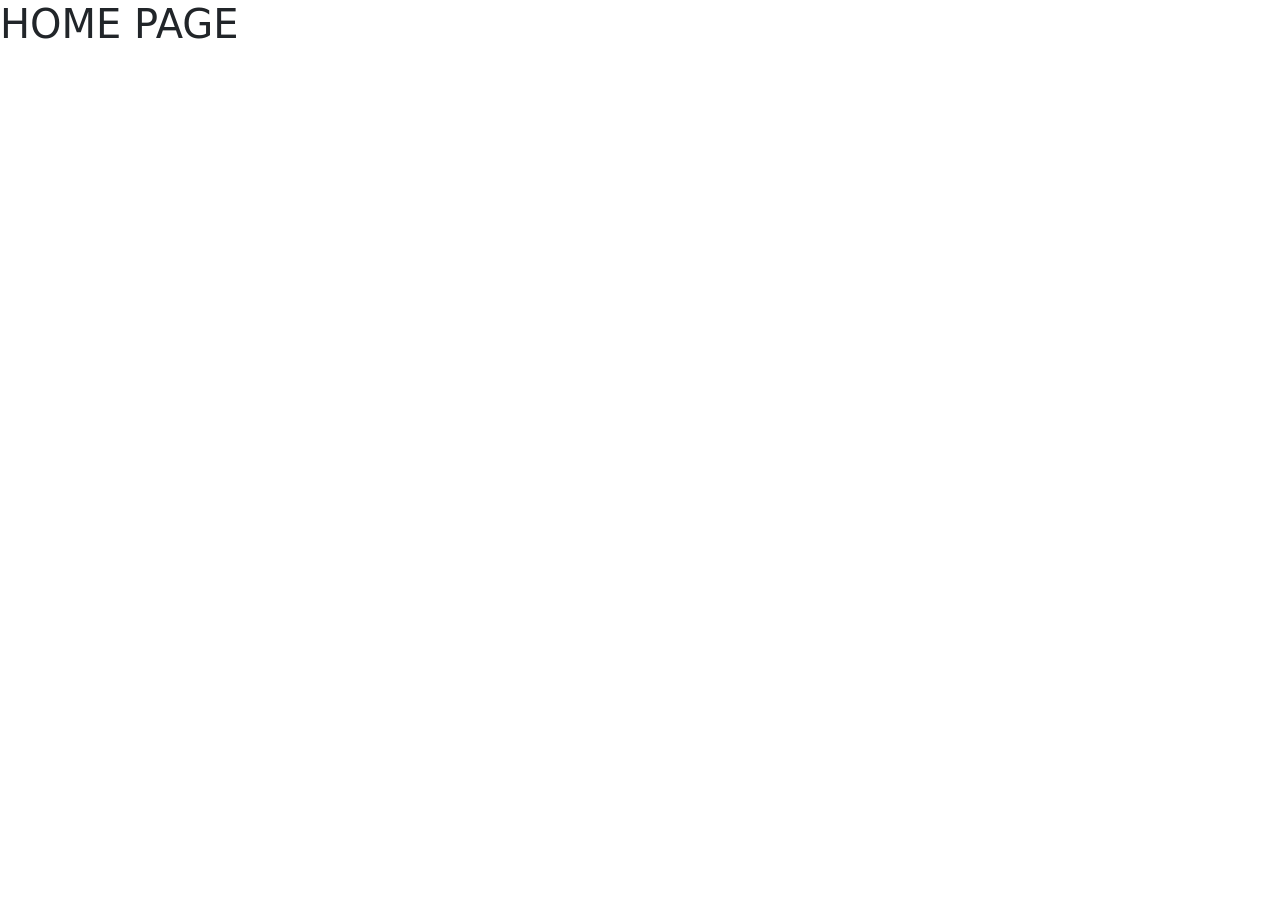
==== index.html @ 354b0e9b "v1.0.0" ====
<!DOCTYPE html>
<html lang="en">
	<head>
		<meta charset="UTF-8" />
		<meta name="viewport" content="width=device-width, initial-scale=1.0" />
		<title>Korim's Portfolio</title>
		<link rel="stylesheet" href="./css/style.css" />
		<link
			href="https://cdn.jsdelivr.net/npm/bootstrap@5.3.3/dist/css/bootstrap.min.css"
			rel="stylesheet"
			integrity="sha384-QWTKZyjpPEjISv5WaRU9OFeRpok6YctnYmDr5pNlyT2bRjXh0JMhjY6hW+ALEwIH"
			crossorigin="anonymous"
		/>
		<link
			rel="stylesheet"
			href="https://cdn.jsdelivr.net/npm/bootstrap-icons@1.11.3/font/bootstrap-icons.min.css"
		/>
	</head>
	<body>
		<h1>HOME PAGE</h1>


		

		<script
			src="https://cdn.jsdelivr.net/npm/bootstrap@5.3.3/dist/js/bootstrap.bundle.min.js"
			integrity="sha384-YvpcrYf0tY3lHB60NNkmXc5s9fDVZLESaAA55NDzOxhy9GkcIdslK1eN7N6jIeHz"
			crossorigin="anonymous"
		></script>
	</body>
</html>
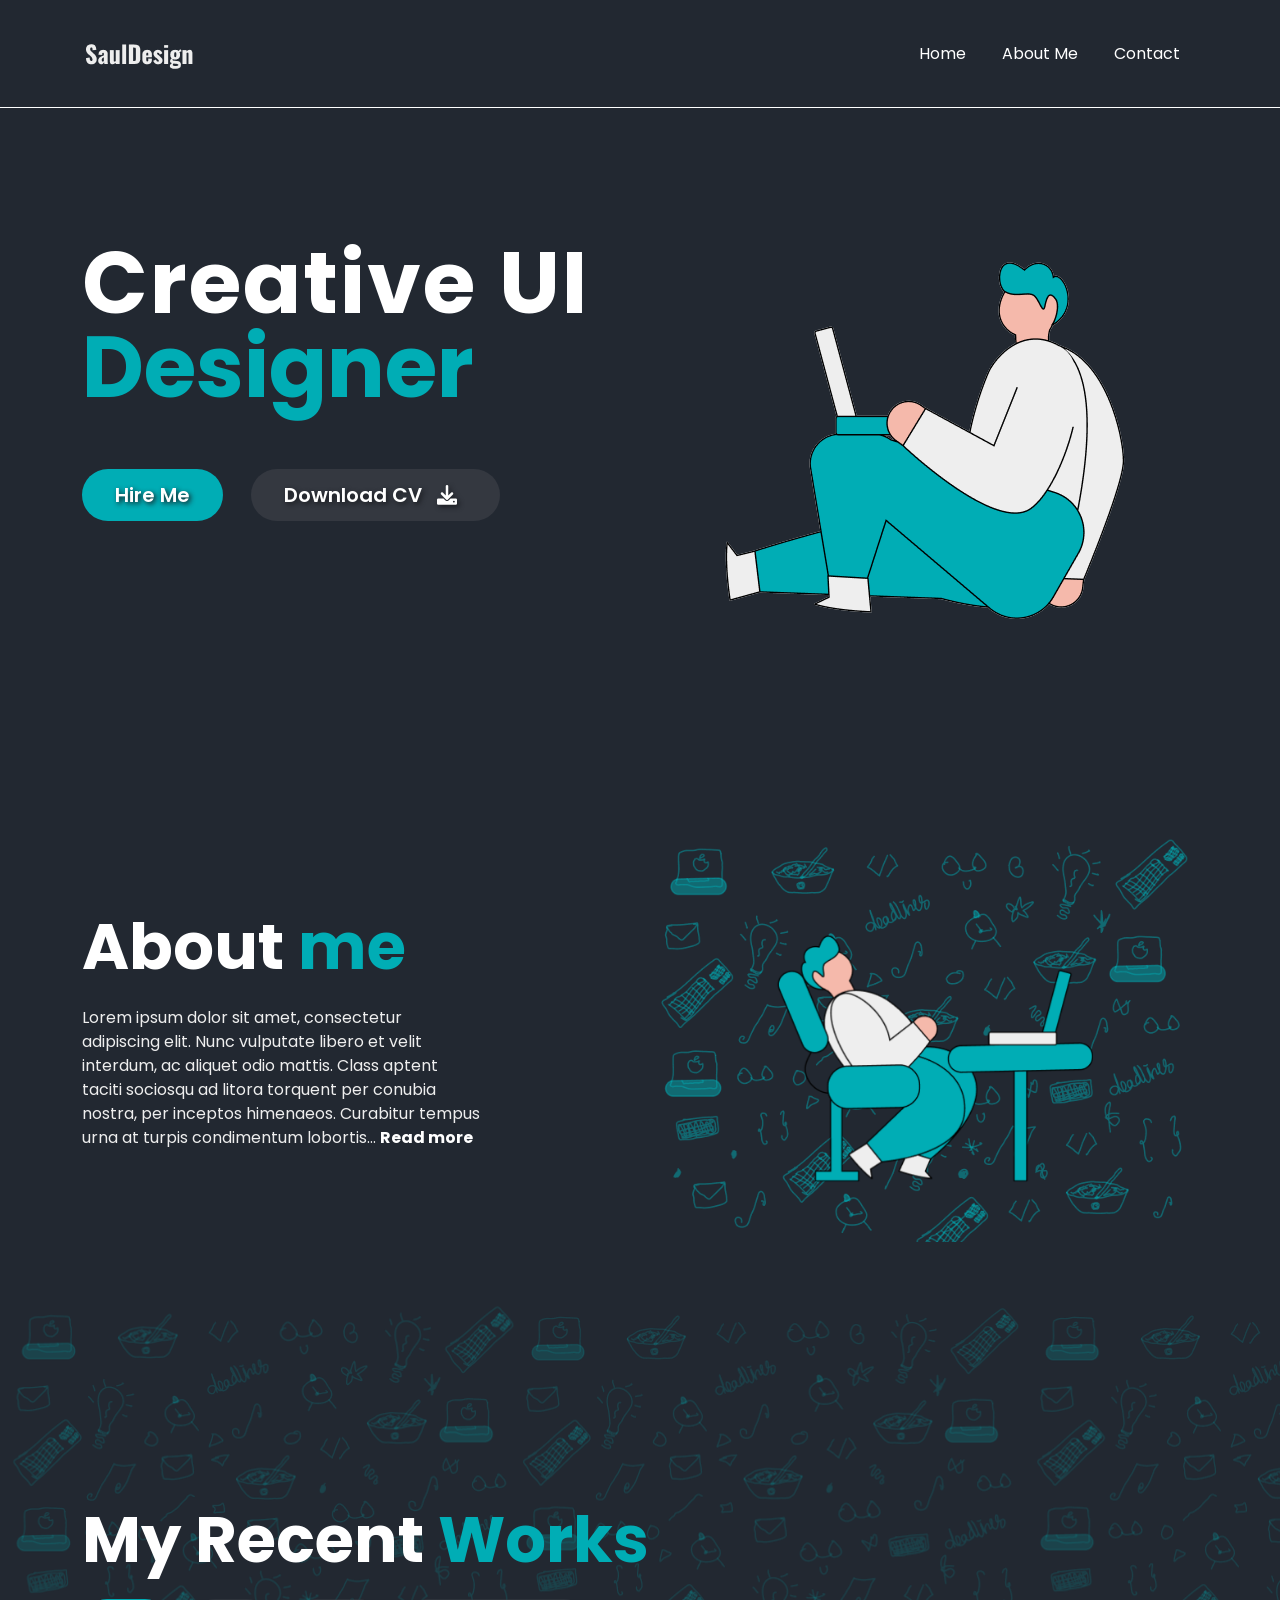
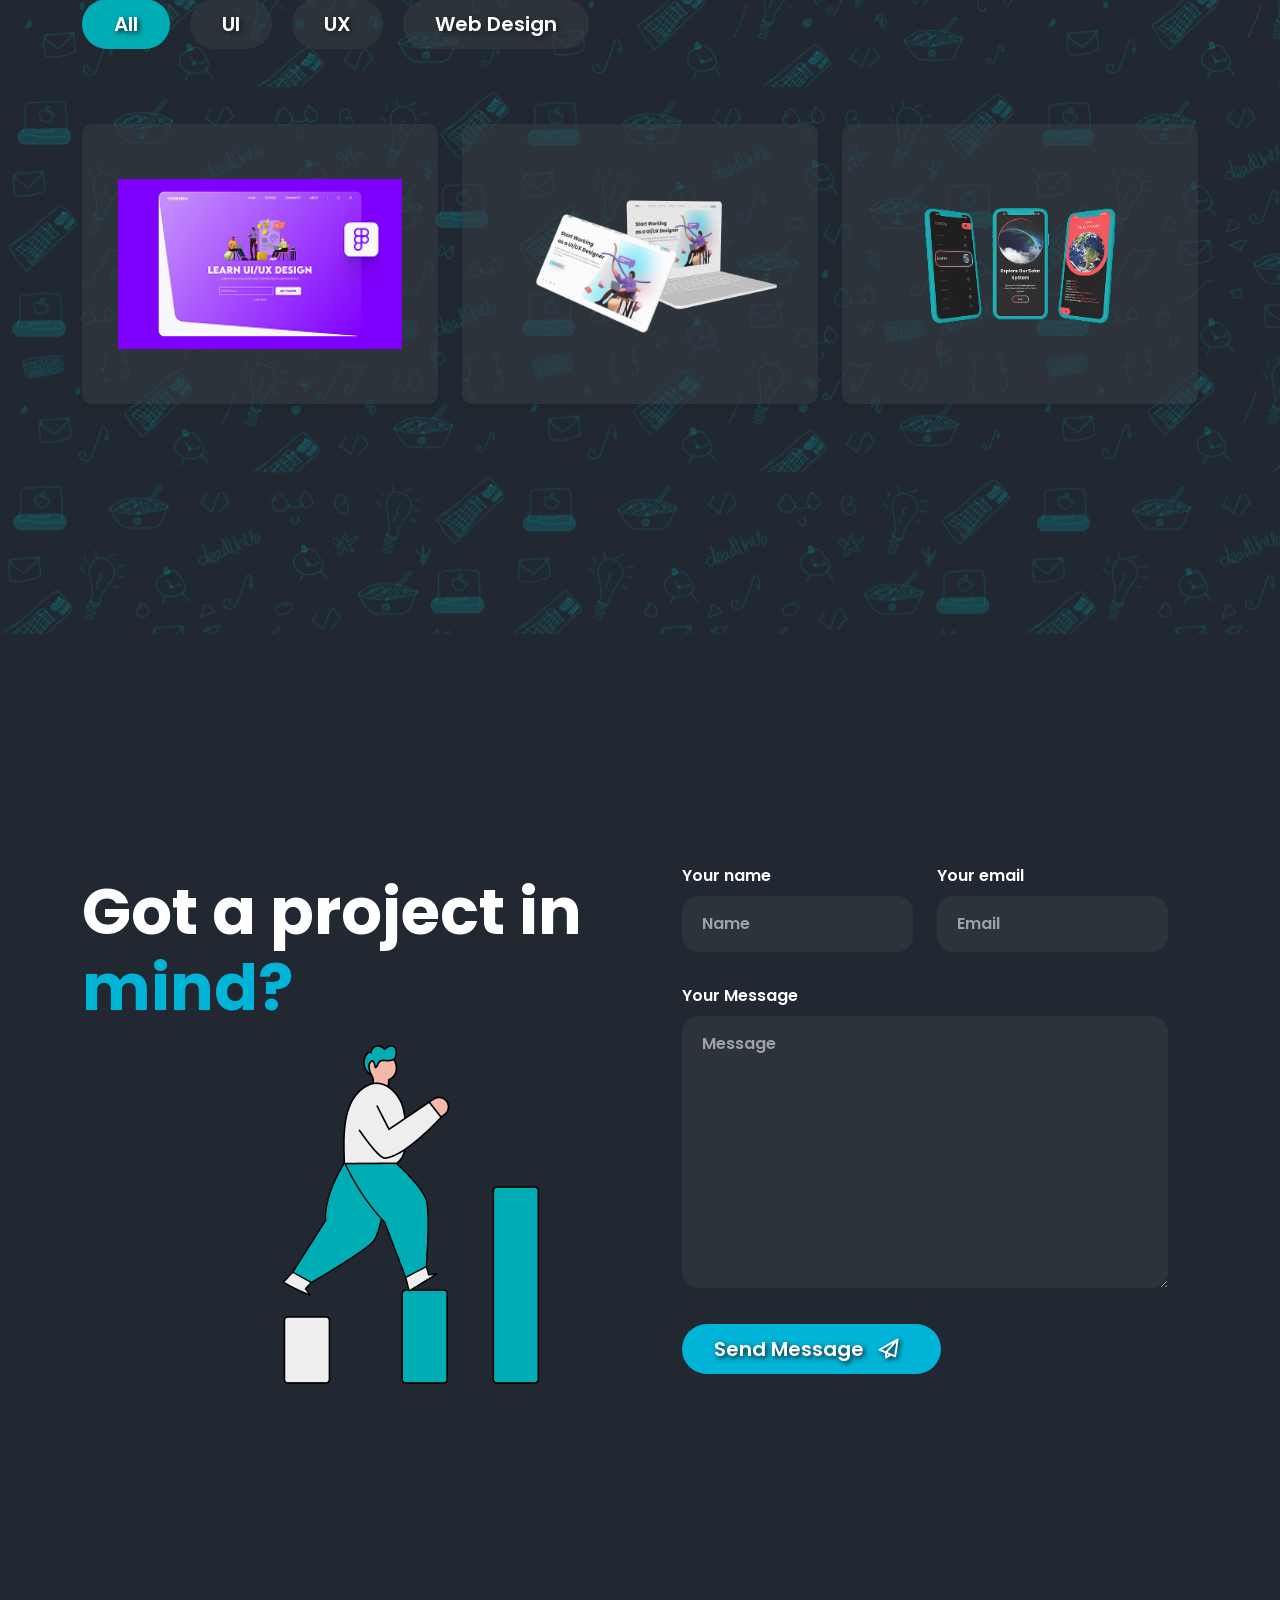
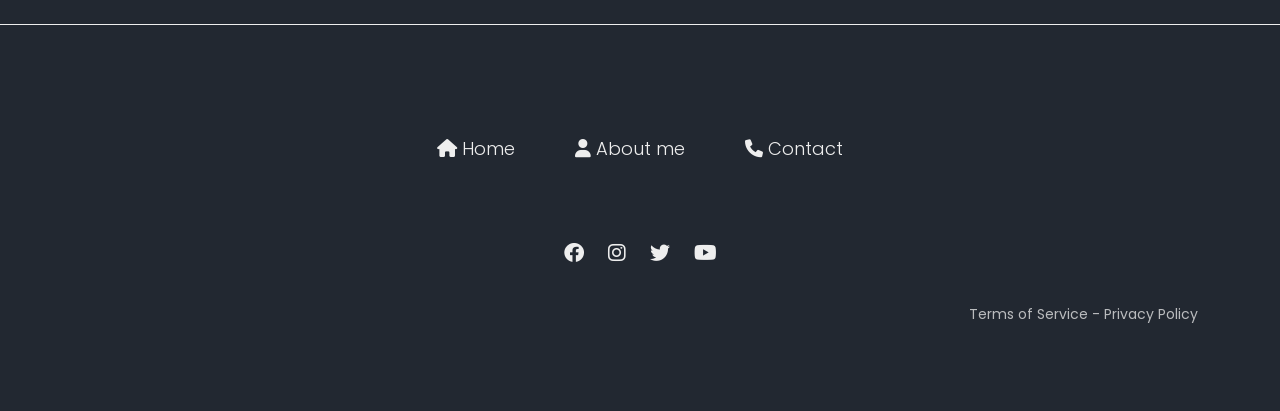
==== commit 081715bb: "responsive" ====
--- a/index.html
+++ b/index.html
@@ -1,31 +1,176 @@
 <!DOCTYPE html>
 <html lang="en">
-	<head>
-		<meta charset="UTF-8" />
-		<meta name="viewport" content="width=device-width, initial-scale=1.0" />
-		<title>Korim's Portfolio</title>
-		<link rel="stylesheet" href="./css/style.css" />
-		<link
-			href="https://cdn.jsdelivr.net/npm/bootstrap@5.3.3/dist/css/bootstrap.min.css"
-			rel="stylesheet"
-			integrity="sha384-QWTKZyjpPEjISv5WaRU9OFeRpok6YctnYmDr5pNlyT2bRjXh0JMhjY6hW+ALEwIH"
-			crossorigin="anonymous"
-		/>
-		<link
-			rel="stylesheet"
-			href="https://cdn.jsdelivr.net/npm/bootstrap-icons@1.11.3/font/bootstrap-icons.min.css"
-		/>
-	</head>
-	<body>
-		<h1>HOME PAGE</h1>
+<head>
+    <meta charset="UTF-8">
+    <meta name="viewport" content="width=device-width, initial-scale=1">
+    <title>Creative UI Designer Portfolio</title>
+    <link href="https://cdn.jsdelivr.net/npm/bootstrap@5.3.0/dist/css/bootstrap.min.css" rel="stylesheet">
+    <link rel="stylesheet" href="https://cdnjs.cloudflare.com/ajax/libs/font-awesome/6.0.0/css/all.min.css">
+    <link rel="stylesheet" href="css/style.css">
+    <link rel="stylesheet" href="css/media.css">
+	
+</head>
+<body>
 
+    <!-- Navigation Bar -->
+    <!-- bottom nav -->
+    <section class="nav">
+        <div class="container">
+            <nav class="navbar navbar-expand-lg navbar-dark">
+                <a class="navbar-brand logo" href="index.html">
+                    <img src="./assets/logo.png" class="img-fluid" alt="logo">
+                </a>
+                <button class="navbar-toggler" type="button" data-toggle="collapse" data-target="#navbarS"
+                    aria-controls="navbarS" aria-expanded="false" aria-label="Toggle navigation">
+                    <span class="navbar-toggler-icon"></span>
+                </button>
+        
+                <div class="collapse navbar-collapse menu" id="navbarS">
+                    <ul class="navbar-nav ml-auto">
+                        <li class="nav-item">
+                            <a class="nav-link" href="#">Home</a>
+                        </li>
+                        <li class="nav-item">
+                            <a class="nav-link" href="#">About Me</a>
+                        </li>
+                        <li class="nav-item">
+                            <a class="nav-link" href="#">Contact</a>
+                        </li>
+                    </ul>
+                </div>
+            </nav>
+        </div>
+    </section>
 
-		
+    <!-- Hero Section -->
+    <section class="hero-section">
+        <div class="container">
+            <div class="row justify-content-center">
+                <div class="col-md-6 col-12">
+                    <div class="banner_content text-center">
+                        <h2>Creative UI</h2>
+                        <h3>Designer</h3>
+                        <div class="btns">
+                            <a href="#" class="btn btn1">Hire Me</a>
+                            <a href="#" class="btn btn2">Download CV <i class="fa-solid fa-download"></i></a>
+                        </div>
+                    </div>
+                </div>
+                <div class="col-md-6 col-12">
+                    <img src="./assets/banner_img.png" alt="banner">
+                </div>
+            </div>
+        </div>
+    </section>
 
-		<script
-			src="https://cdn.jsdelivr.net/npm/bootstrap@5.3.3/dist/js/bootstrap.bundle.min.js"
-			integrity="sha384-YvpcrYf0tY3lHB60NNkmXc5s9fDVZLESaAA55NDzOxhy9GkcIdslK1eN7N6jIeHz"
-			crossorigin="anonymous"
-		></script>
-	</body>
-</html>
+    <!-- About Me Section -->
+    <section class="about-section">
+        <div class="container">
+            <div class="row">
+                <div class="col-md-6 col-12 about">
+                    <h2>About </h2>
+                    <h3>me</h3>
+                    <p>Lorem ipsum dolor sit amet, consectetur adipiscing elit. Nunc vulputate libero et velit interdum, ac aliquet odio mattis. Class aptent taciti sociosqu ad litora torquent per conubia nostra, per inceptos himenaeos. Curabitur tempus urna at turpis condimentum lobortis... <a href="#">Read more</a></p>
+                </div>
+                <div class="col-md-6 col-12">
+                    <img src="./assets/about.png" alt="About Me Image">
+                </div>
+            </div>
+        </div>
+    </section>
+
+    <!-- Projects Section -->
+    <section class="projects-section">
+        <div class="container">
+            <h2>My Recent </h2>
+            <h3>Works</h3>
+
+            <!-- Filter Buttons -->
+            <div class="filter-buttons">
+                <button class="btn btn-primary" style="background-color: #00ADB5; margin-left: 0px">All</button>
+                <button class="btn btn-outline-secondary">UI</button>
+                <button class="btn btn-outline-secondary">UX</button>
+                <button class="btn btn-outline-secondary">Web Design</button>
+            </div>
+
+            <!-- Project Grid -->
+            <div class="row">
+                <!-- Project Card 1 --> 
+                <div class="col-md-4">
+                    <div class="project-card">
+                        <img src="./assets/project1.png" alt="Project 1">
+                    </div>
+                </div>
+
+                <!-- Project Card 2 -->
+                <div class="col-md-4">
+                    <div class="project-card">
+                        <img src="./assets/project2.png" alt="Project 2">
+                    </div>
+                </div>
+
+                <!-- Project Card 3 -->
+                <div class="col-md-4">
+                    <div class="project-card">
+                        <img src="./assets/project3.png" alt="Project 3">
+                    </div>
+                </div>
+            </div>
+        </div>
+    </section>
+
+    <!-- Contact Section -->
+    <section class="contact-section">
+        <div class="container">
+            <div class="row align-items-center">
+                <div class="col-md-6">
+                    <h2><strong>Got a project in</strong> <span style="color:#00B4D8;">mind?</span></h2>
+                    <img src="./assets/footer.png" class="img-fluid" alt="Illustration">
+                </div>
+                <div class="col-md-6">
+                    <div class="contact-card">
+                        <form>
+                            <div class="row mb-3">
+                                <div class="col-md-6 mb-3">
+                                    <label class="form-label">Your name</label>
+                                    <input type="text" class="form-control" placeholder="Name">
+                                </div>
+                                <div class="col-md-6 mb-3">
+                                    <label class="form-label">Your email</label>
+                                    <input type="email" class="form-control" placeholder="Email">
+                                </div>
+                            </div>
+
+                            <div class="mb-3">
+                                <label class="form-label">Your Message</label>
+                                <textarea class="form-control" rows="10" placeholder="Message"></textarea>
+                            </div>
+                            <button type="submit" class="send-btn">Send Message <i class="fa-regular fa-paper-plane"></i></button>
+                        </form>
+                    </div>
+                </div>
+            </div>
+        </div>
+    </section>
+
+    <!-- Footer -->
+    <footer class="footer">
+        <div class="container">
+            <div class="footer-menu d-flex justify-content-center">
+                <a href="#"><i class="fa-solid fa-house"></i> Home</a>  
+                <a href="#"><i class="fa-solid fa-user"></i> About me</a>  
+                <a href="#"><i class="fa-solid fa-phone"></i> Contact</a>
+            </div>
+            <div class="social-icons mt-3">
+                <a href="#"><i class="fab fa-facebook"></i></a>
+                <a href="#"><i class="fab fa-instagram"></i></a>
+                <a href="#"><i class="fab fa-twitter"></i></a>
+                <a href="#"><i class="fab fa-youtube"></i></a>
+            </div>
+            <p class="mt-3">Terms of Service - Privacy Policy</p>
+        </div>
+    </footer>
+
+    <script src="https://cdn.jsdelivr.net/npm/bootstrap@5.3.0/dist/js/bootstrap.bundle.min.js"></script>
+</body>
+</html>
--- a/css/style.css
+++ b/css/style.css
@@ -0,0 +1,267 @@
+
+@import url('https://fonts.googleapis.com/css2?family=Poppins:ital,wght@0,100;0,200;0,300;0,400;0,500;0,600;0,700;0,800;0,900;1,100;1,200;1,300;1,400;1,500;1,600;1,700;1,800;1,900&display=swap');
+html {
+    overflow-x: hidden;
+}
+body {
+    font-family: "Poppins", serif;
+    background-color: #222831 !important;
+    overflow-x: hidden;
+    
+}
+.nav{
+    border-bottom: 1px solid #ffffff;
+    padding: 25px;
+}
+.menu{
+    justify-content: right;
+}
+.menu ul li{
+    padding: 0px 10px;
+}
+.menu ul li a{
+    color: #ffffff;
+    padding: 0px 10px;
+}
+.hero-section {
+    background: #222831;
+    padding: 150px 0;
+    text-align: center;
+}
+.hero-section img {
+    max-width: 100%;
+    height: auto;
+}
+.hero-section .btn {
+    margin: 10px;
+    padding: 10px 20px;
+    font-size: 16px;
+}
+.banner_content h2{
+    font-size: 86px;
+    font-weight: 700;
+    color: #ffffff;
+    letter-spacing: 2px;
+    line-height: 50px;
+    word-spacing: 2px;
+    text-align: left;
+}
+.banner_content h3{
+    font-size: 86px;
+    font-weight: 700;
+    color: #00ADB5;
+    text-align: left;
+}
+.banner_content .btns {
+    float: left;
+}
+.banner_content .btn{
+    padding: 10px 32px;
+    margin: 10% 0%;
+    font-weight: 600;
+    color: #ffffff;
+    border-radius: 26px;
+    font-size: 20px;
+    text-shadow: 2px 2px 5px #181A1E;
+}
+.banner_content .btn1{
+    background: #00ADB5;
+    margin-right: 24px;
+}
+.banner_content .btn2{
+    background: #343840;
+}
+.banner_content .btn2 i{
+    padding: 0px 10px;
+}
+
+
+
+.about-section {
+    padding: 60px 0;
+    color: white;
+}
+.about-section h2 {
+    display: inline;
+    margin-bottom: 20px;
+    font-size: 64px;
+    font-weight: 700;
+}
+.about-section h3 {
+    margin-bottom: 20px;
+    font-size: 64px;
+    font-weight: 700;
+    display: inline;
+    color: #00ADB5;
+}
+.about-section p {
+    margin-top: 20px;
+    color: #EEEEEE;
+}
+.about-section a {
+    font-weight: 700;
+    color: #ffffff;
+    text-decoration: none;
+}
+.about-section .row {
+    align-items: center;
+}
+.about-section img {
+    max-width: 100%;
+    height: auto;
+    border-radius: 10px;
+}
+.about{
+    padding-right: 10em;
+}
+
+
+.projects-section {
+    background-image: url("../assets/projects.png");
+    padding: 200px 0;
+}
+.projects-section h2{
+    font-size: 64px;
+    font-weight: 700;
+    color: #ffffff;
+    display: inline;
+}
+
+.projects-section h3{
+    font-size: 64px;
+    font-weight: 700;
+    color: #00ADB5;
+    display: inline;
+}
+
+.filter-buttons {
+    margin: 20px 0px 45px 0px;
+    text-align: center;
+    justify-content: left;
+    display: flex;
+}
+.filter-buttons .btn {
+    background-color: rgba(57, 62, 70, 0.5);
+    padding: 10px 32px !important;
+    margin: 0 10px;
+    font-weight: 600;
+    color: #ffffff;
+    border-radius: 26px;
+    font-size: 20px;
+    text-shadow: 2px 2px 5px #181A1E;
+    border: none;
+}
+
+.project-card {
+    width: 100%;
+    height: 280px;
+    margin: 30px 0;
+    background: rgba(57, 62, 70, 0.5);
+    border-radius: 10px;
+    overflow: hidden;
+    box-shadow: 0 4px 6px rgba(0, 0, 0, 0.1);
+    transition: transform 0.3s ease;
+    display: flex;
+    justify-content: center;
+    align-items: center;
+
+}
+.project-card:hover {
+    transform: translateY(-5px);
+}
+.project-card img {
+    width: 80%;
+    height: auto;
+    
+}
+.project-card .card-body {
+    padding: 20px;
+}
+.project-card h3 {
+    font-size: 20px;
+    margin-bottom: 10px;
+}
+.project-card p {
+    font-size: 14px;
+    color: #666;
+}
+
+
+.contact-section {
+    padding: 200px 0;
+    background-color: rgba(34, 40, 49, 1);
+    color: white;
+}
+.contact-section h2{
+    font-size: 64px;
+}
+.contact-section h2 span{
+    font-size: 64px;
+    font-weight: 700;
+}
+.contact-section img{
+    margin-left: 200px;
+}
+
+.contact-card {
+    background: rgba(34, 40, 49, 1);
+    padding: 30px;
+    border-radius: 10px;
+    font-weight: 600;
+}
+.form-control {
+    background: rgba(57, 62, 70, 0.5);
+    color: white;
+    border: none;
+    padding: 16px 0px 16px 20px;
+    border-radius: 16px;
+    font-weight: 600;
+}
+.form-control::placeholder {
+    color: #9EA2A8;
+}
+.send-btn {
+    background: #00B4D8;
+    padding: 10px 32px;
+    margin:  20px 0;
+    font-weight: 600;
+    color: #ffffff;
+    border-radius: 26px;
+    font-size: 20px;
+    text-shadow: 2px 2px 5px #181A1E;
+    border: none;
+}
+.send-btn i{
+    padding: 0px 10px;
+}
+.footer {
+    border-top: 1px solid #EEEEEE;
+    padding: 5em 0;
+    text-align: center;
+    font-size: 14px;
+    background-color: rgba(34, 40, 49, 1);
+    color: white;
+}
+.footer-menu{
+    padding: 30px 0;
+}
+.footer-menu a{
+    color: rgba(238, 238, 238, 1);
+    text-decoration: none;
+    padding: 10px 30px;
+    font-weight: 300;
+    font-size: 18px;
+}
+.social-icons{
+    padding: 20px 0;
+}
+.social-icons a {
+    color: rgba(238, 238, 238, 1);
+    margin: 0 10px;
+    text-decoration: none;
+    font-size: 20px;
+}
+.footer p{
+    text-align: right;
+    color: rgba(238, 238, 238, 0.75);
+}
--- a/css/media.css
+++ b/css/media.css
@@ -0,0 +1,234 @@
+/* Extra small devices (portrait phones, less than 576px)*/
+@media (max-width: 575.98px) {
+    .banner_content h2 {
+        font-size: 35px;
+    }
+    
+    .banner_content h3 {
+        font-size: 35px;
+    }
+    .banner_content .btn{
+        display: block;
+        margin: 10px 0;
+        font-size: 16px;
+        padding: 5px 15px;
+    }
+    .banner_content .btns{
+        padding: 20px 0;
+    }
+    .hero-section {
+        padding: 50px 20px;
+    }
+    .about-section h2 {
+        font-size: 40px;
+    }
+
+    .about-section h3 {
+        font-size: 40px;
+    }
+    .about{
+        padding: 0px 20px;
+    }
+    .projects-section{
+        padding: 50px 0px;
+    }
+    .projects-section h2 {
+        font-size: 40px;
+    }
+
+    .projects-section h3 {
+        font-size: 40px;
+    }
+
+    .filter-buttons .btn {
+        padding: 1px 15px !important;
+        margin: 0 5px;
+        border-radius: 15px;
+        font-size: 15px;
+    }
+    .project-card {
+        width: 100%;
+        height: 200px;
+        margin: 10px 0;
+
+    }
+    .contact-section {
+        padding: 50px 0px;
+    }
+    .contact-section h2 {
+        font-size: 40px;
+    }
+    .contact-section h2 span{
+        font-size: 40px;
+    }
+    .contact-section img {
+        margin-left: 0px;
+    }
+    .contact-card {
+        padding: 30px 10px;
+    }
+    .send-btn{
+        padding: 10px 20px;
+        font-size: 15px;
+        margin: 10px 0;
+    }
+    .footer{
+        padding: 30px 0;
+    }
+    .footer-menu a {
+        color: rgba(238, 238, 238, 1);
+        padding: 10px 10px;
+        font-size: 13px;
+    }
+    .social-icons {
+        padding: 0px;
+    }
+    .footer p{
+        text-align: center;
+    }
+    .footer-menu{
+        padding: 10px 0px;
+    }
+}
+
+@media (min-width: 768px) and (max-width: 991.98px) {
+    .banner_content h2 {
+            font-size: 45px;
+        }
+    
+        .banner_content h3 {
+            font-size: 45px;
+        }
+    
+        .banner_content .btn {
+            display: block;
+            margin: 10px 0;
+            font-size: 16px;
+            padding: 5px 15px;
+        }
+    
+        .banner_content .btns {
+            padding: 20px 0;
+        }
+    
+        .hero-section {
+            padding: 50px 20px;
+        }
+    
+        .about-section h2 {
+            font-size: 40px;
+        }
+    
+        .about-section h3 {
+            font-size: 40px;
+        }
+    
+        .about {
+            padding: 0px 20px;
+        }
+    
+        .projects-section {
+            padding: 50px 0px;
+        }
+    
+        .projects-section h2 {
+            font-size: 40px;
+        }
+    
+        .projects-section h3 {
+            font-size: 40px;
+        }
+    
+        .filter-buttons .btn {
+            padding: 1px 15px !important;
+            margin: 0 5px;
+            border-radius: 15px;
+            font-size: 15px;
+        }
+    
+        .project-card {
+            width: 100%;
+            height: 200px;
+            margin: 10px 0;
+    
+        }
+    
+        .contact-section {
+            padding: 50px 0px;
+        }
+    
+        .contact-section h2 {
+            font-size: 40px;
+        }
+    
+        .contact-section h2 span {
+            font-size: 40px;
+        }
+    
+        .contact-section img {
+            margin-left: 0px;
+        }
+    
+        .contact-card {
+            padding: 30px 10px;
+        }
+    
+        .send-btn {
+            padding: 10px 20px;
+            font-size: 15px;
+            margin: 10px 0;
+        }
+    
+        .footer {
+            padding: 30px 0;
+        }
+    
+        .footer-menu a {
+            color: rgba(238, 238, 238, 1);
+            padding: 10px 10px;
+            font-size: 13px;
+        }
+    
+        .social-icons {
+            padding: 0px;
+        }
+    
+        .footer p {
+            text-align: center;
+        }
+    
+        .footer-menu {
+            padding: 10px 0px;
+        }
+}
+
+@media (min-width: 992px) and (max-width: 1199.98px){
+    .banner_content h2 {
+            font-size: 55px;
+        }
+    
+        .banner_content h3 {
+            font-size: 55px;
+        }
+        .about-section h2 {
+            font-size: 55px;
+        }
+    
+        .about-section h3 {
+            font-size: 55px;
+        }
+        .projects-section h2 {
+            font-size: 55px;
+        }
+    
+        .projects-section h3 {
+            font-size: 55px;
+        }
+
+        .contact-section h2{
+            font-size: 55px;
+        }
+        .contact-section h3 {
+            font-size: 55px;
+        }
+}
